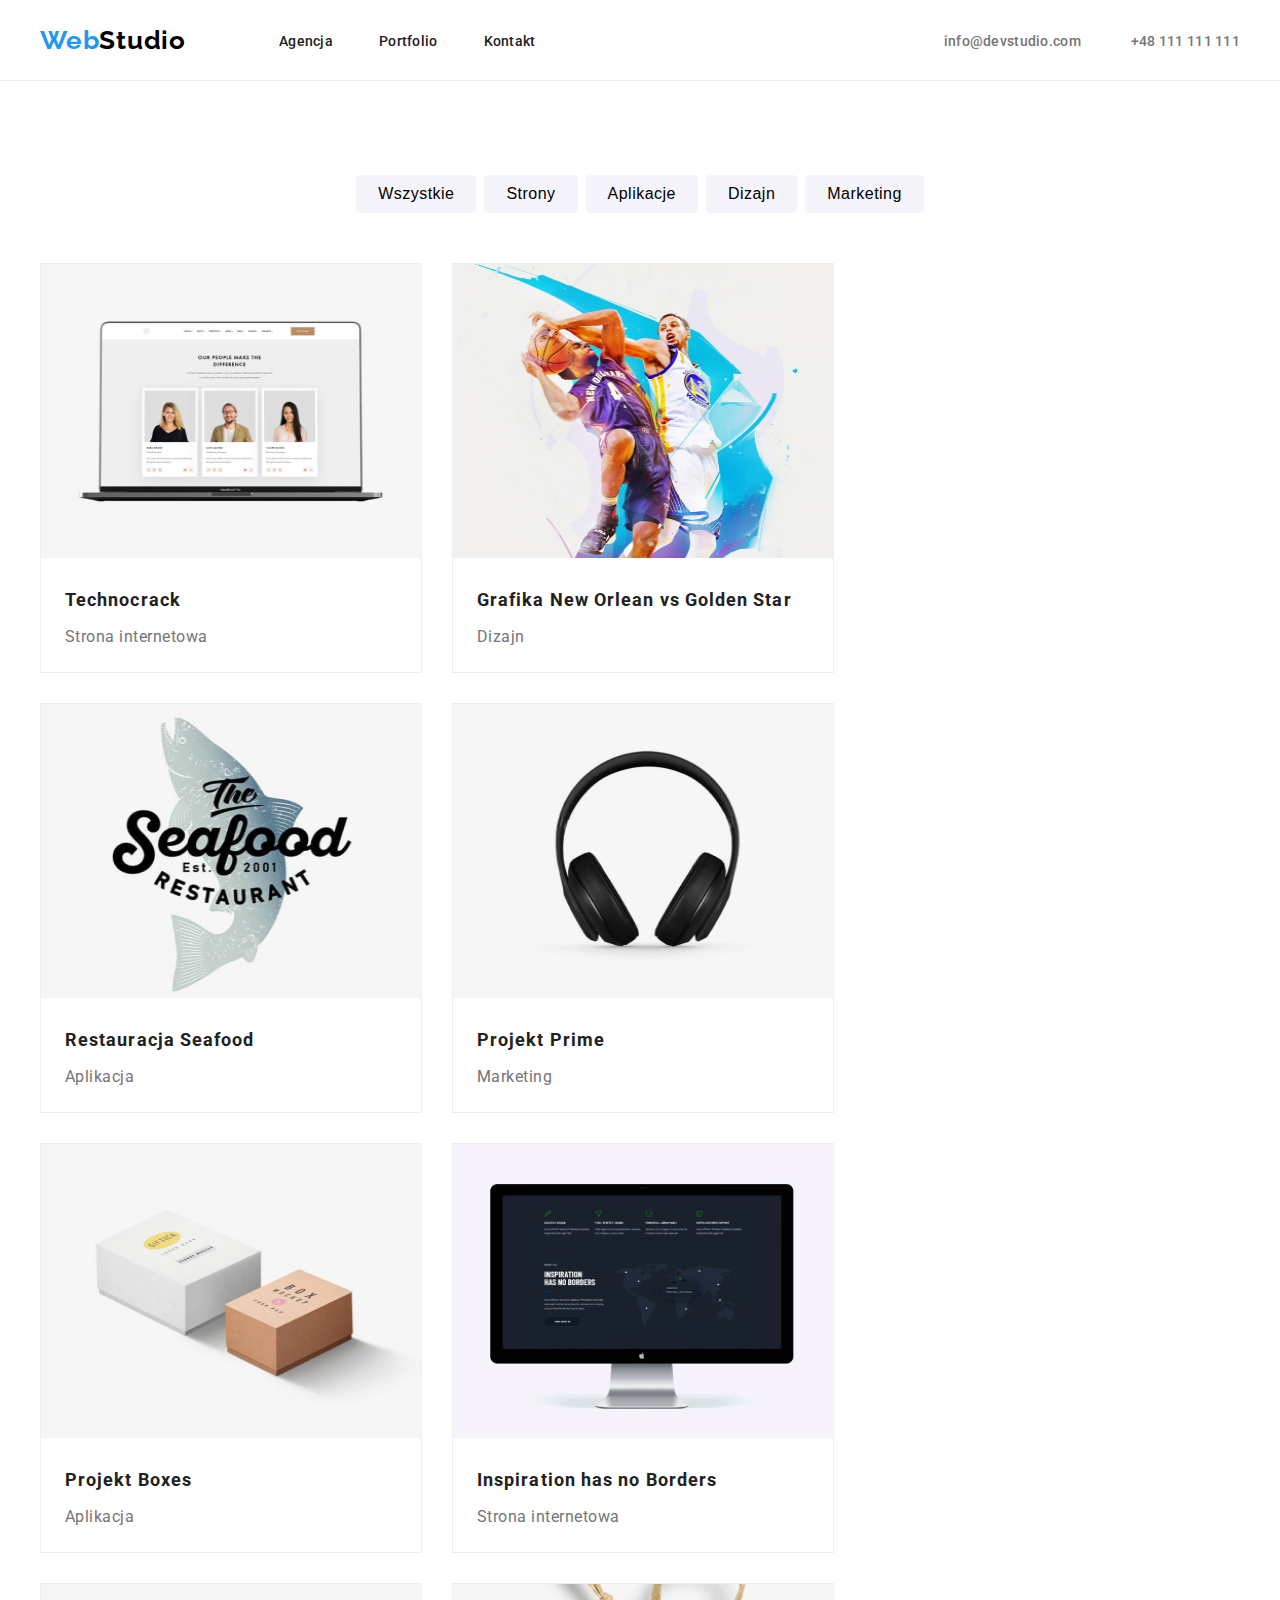
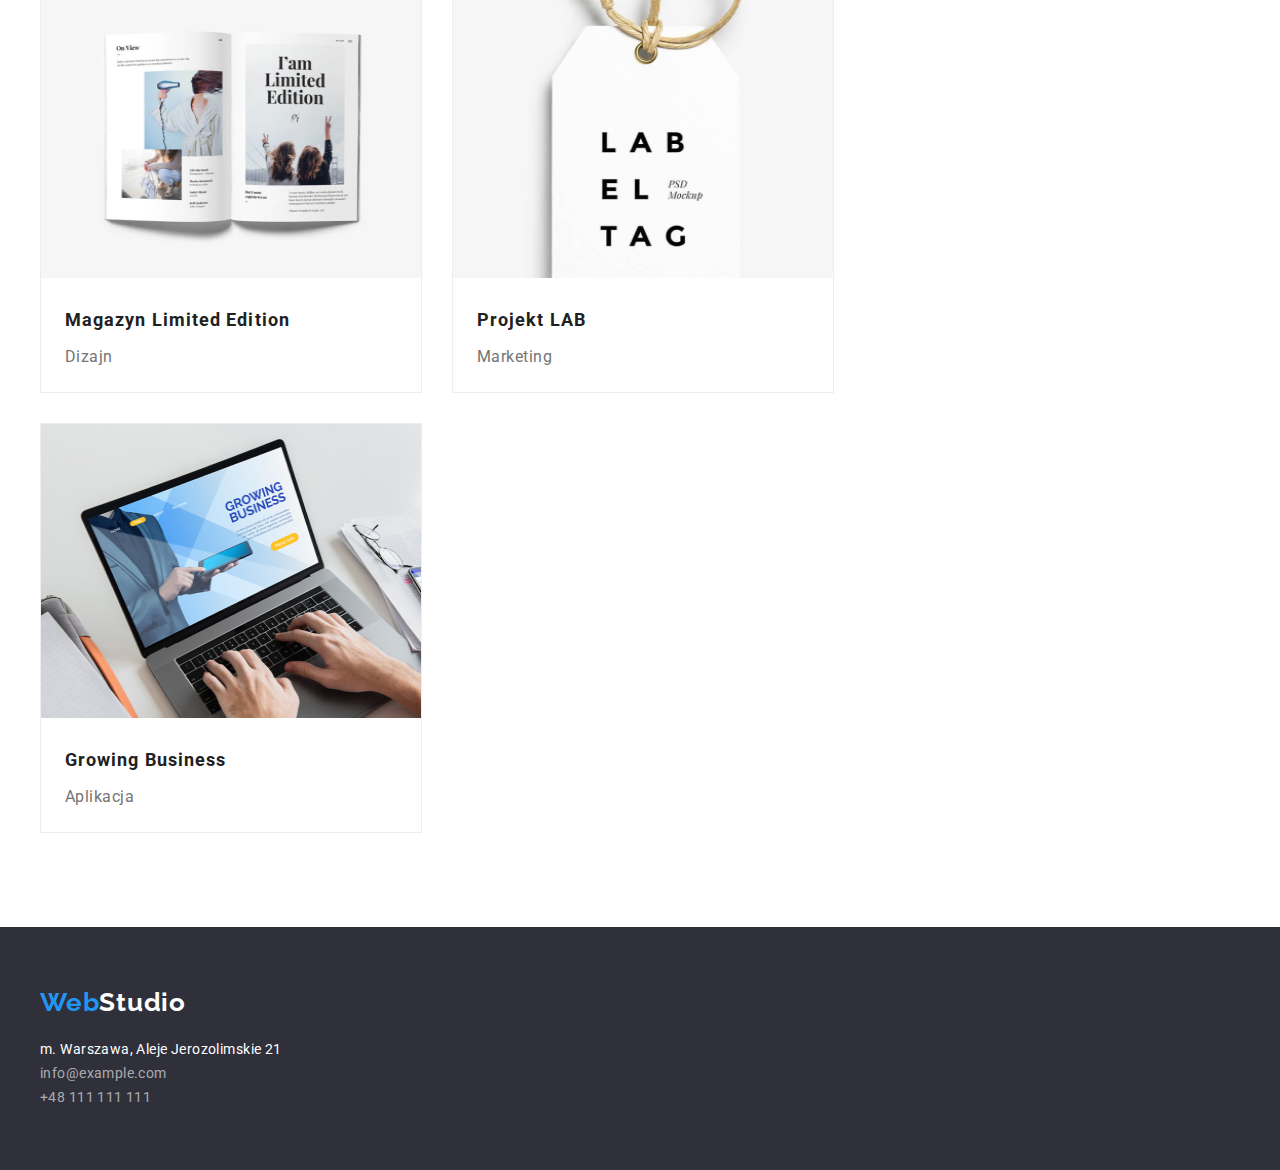
==== portfolio.html @ 195c3d05 "repository init" ====
<!DOCTYPE html>
<html lang="pl">
  <head>
    <meta charset="UTF-8" />
    <meta http-equiv="X-UA-Compatible" content="IE=edge" />
    <meta name="viewport" content="width=device-width, initial-scale=1.0" />
    <title>Portfolio</title>
    <link
      rel="stylesheet"
      href="https://cdnjs.cloudflare.com/ajax/libs/modern-normalize/1.1.0/modern-normalize.min.css"
      integrity="sha512-wpPYUAdjBVSE4KJnH1VR1HeZfpl1ub8YT/NKx4PuQ5NmX2tKuGu6U/JRp5y+Y8XG2tV+wKQpNHVUX03MfMFn9Q=="
      crossorigin="anonymous"
      referrerpolicy="no-referrer"
    />
    <link rel="preconnect" href="https://fonts.googleapis.com" />
    <link rel="preconnect" href="https://fonts.gstatic.com" crossorigin />
    <link
      href="https://fonts.googleapis.com/css2?family=Raleway:wght@700&family=Roboto:wght@400;500;700;900&display=swap"
      rel="stylesheet"
    />
    <link rel="stylesheet" href="./css/styles.css" />
  </head>

  <body>
    <header>
      <div class="container container-header">
        <nav class="navigation-header">
          <a href="./index.html" class="logo logo--start"
            ><span class="logo-part">Web</span>Studio</a
          >
          <ul class="navigation">
            <li><a href="./index.html" class="navigation_item">Agencja</a></li>
            <li>
              <a href="./portfolio.html" class="navigation_item">Portfolio</a>
            </li>
            <li><a href="/Kontakt" class="navigation_item">Kontakt</a></li>
          </ul>
        </nav>
        <ul class="contact-header">
          <li>
            <a href="mailto:info@devstudio.com" class="contact-header_item"
              >info@devstudio.com</a
            >
          </li>
          <li>
            <a href="tel:+48111111111" class="contact-header_item"
              >+48 111 111 111</a
            >
          </li>
        </ul>
      </div>
    </header>
    <main>
      <section class="section project">
        <div class="container">
          <ul class="buttons-section">
            <li><button type="button" class="button">Wszystkie</button></li>
            <li><button type="button" class="button">Strony</button></li>
            <li><button type="button" class="button">Aplikacje</button></li>
            <li><button type="button" class="button">Dizajn</button></li>
            <li><button type="button" class="button">Marketing</button></li>
          </ul>
          <ul class="container-projects">
            <li class="project_card">
              <img
                src="images/Portfolio1.jpg"
                alt="laptop"
                width="370"
                height="294"
              />
              <h3 class="project_name">Technocrack</h3>
              <p class="project_description">Strona internetowa</p>
            </li>
            <li class="project_card">
              <img
                src="images/Portfolio2.jpg"
                alt="mecz koszykówki"
                width="370"
                height="294"
              />
              <h3 class="project_name">Grafika New Orlean vs Golden Star</h3>
              <p class="project_description">Dizajn</p>
            </li>
            <li class="project_card">
              <img
                src="images/Portfolio3.jpg"
                alt="logo restauracji"
                width="370"
                height="294"
              />
              <h3 class="project_name">Restauracja Seafood</h3>
              <p class="project_description">Aplikacja</p>
            </li>
            <li class="project_card">
              <img
                src="images/Portfolio4.jpg"
                alt="słuchawki"
                width="370"
                height="294"
              />
              <h3 class="project_name">Projekt Prime</h3>
              <p class="project_description">Marketing</p>
            </li>
            <li class="project_card">
              <img
                src="images/Portfolio5.jpg"
                alt="pudełka"
                width="370"
                height="294"
              />
              <h3 class="project_name">Projekt Boxes</h3>
              <p class="project_description">Aplikacja</p>
            </li>
            <li class="project_card">
              <img
                src="images/Portfolio6.jpg"
                alt="monitor"
                width="370"
                height="294"
              />
              <h3 class="project_name">Inspiration has no Borders</h3>
              <p class="project_description">Strona internetowa</p>
            </li>
            <li class="project_card">
              <img
                src="images/Portfolio7.jpg"
                alt="magazyn"
                width="370"
                height="294"
              />
              <h3 class="project_name">Magazyn Limited Edition</h3>
              <p class="project_description">Dizajn</p>
            </li>
            <li class="project_card">
              <img
                src="images/Portfolio8.jpg"
                alt="metka"
                width="370"
                height="294"
              />
              <h3 class="project_name">Projekt LAB</h3>
              <p class="project_description">Marketing</p>
            </li>
            <li class="project_card">
              <img
                src="images/Portfolio9.jpg"
                alt="laptop"
                width="370"
                height="294"
              />
              <h3 class="project_name">Growing Business</h3>
              <p class="project_description">Aplikacja</p>
            </li>
          </ul>
        </div>
      </section>
    </main>
    <footer>
      <div class="container container-footer">
        <a href="/" class="logo logo--end"
          ><span class="logo-part">Web</span>Studio</a
        >
        <address class="contact-footer">
          <ul>
            <li class="contact-footer_address">
              m. Warszawa, Aleje Jerozolimskie 21
            </li>
            <li>
              <a href="mailto:info@example.com" class="contact-footer_item"
                >info@example.com</a
              >
            </li>
            <li>
              <a href="tel:+48111111111" class="contact-footer_item"
                >+48 111 111 111
              </a>
            </li>
          </ul>
        </address>
      </div>
    </footer>
  </body>
</html>
---- css/styles.css ----
:root {
  --action-color: #2196f3;
  --main-background-color: #e5e5e5;
  --footer-background-color: #2f303a;
  --font-color: #212121;
  --description-color: #757575;
  --footer-contact-color: #99fff;
  --button-background-color: #f5f4fa;
  --footer-item-color: rgba(255, 255, 255, 0.6);
}

* {
  margin: 0;
  padding: 0;
}

ul {
  list-style: none;
}

a {
  text-decoration: none;
}

body {
  font-family: "Roboto", sans-serif;
  color: var(--font-color);
}

header {
  border-bottom: 1px solid #ececec;
}

.container {
  max-width: 1200px;
  margin: 0 auto;
}

.section {
  padding: 94px 0;
}

.container.container-header {
  display: flex;
  justify-content: space-between;
  align-items: center;
  height: 80px;
}

.navigation-header {
  display: flex;
  align-items: center;
}

.logo--start {
  font-family: "Raleway", sans-serif;
  font-size: 26px;
  font-weight: 700;
  line-height: 1.19;
  letter-spacing: 0.03em;
  color: #000;
  margin-right: 93px;
}

.logo-part {
  color: var(--action-color);
}

.navigation {
  display: flex;
  column-gap: 46px;
}

.navigation_item {
  font-size: 14px;
  font-weight: 500;
  line-height: 1.14;
  letter-spacing: 0.02em;
  color: var(--font-color);
}

.contact-header {
  display: flex;
  align-content: center;
  column-gap: 50px;
}

.contact-header_item {
  font-weight: 500;
  font-size: 14px;
  line-height: 1.14;
  letter-spacing: 0.02em;
  color: var(--description-color);
}

.slogan-section {
  height: 600px;
  padding-top: 200px;
  background-color: var(--footer-background-color);
}

.slogan {
  font-weight: 900;
  font-size: 44px;
  line-height: 1.36;
  letter-spacing: 0.06em;
  color: #fff;
  text-align: center;
  margin-bottom: 30px;
}

.button-main {
  background-color: var(--action-color);
  color: #fff;
  font-weight: 700;
  font-size: 16px;
  line-height: 1.88;
  letter-spacing: 0.06em;
  cursor: pointer;
  box-shadow: 0px 4px 4px rgba(0, 0, 0, 0.15);
  border-radius: 4px;
  border: none;
  padding: 10px 42px;
  text-align: center;
  margin: auto;
  display: flex;
}
.introduction {
  padding-bottom: 0;
}
.container-introduction {
  display: flex;
  justify-content: center;
  align-items: center;
  column-gap: 30px;
}

.introduction_title {
  font-weight: 700;
  font-size: 14px;
  line-height: 1.14;
  letter-spacing: 0.03em;
  margin-bottom: 10px;
}

.introduction_description {
  color: var(--description-color);
  font-size: 14px;
  line-height: 1.71;
  letter-spacing: 0.03em;
  text-align: justify;
  width: 270px;
}

.section_title {
  font-weight: 700;
  font-size: 36px;
  line-height: 1.16;
  letter-spacing: 0.03em;
  text-align: center;
  margin-bottom: 50px;
}
.container-activities {
  display: flex;
  justify-content: center;
  align-items: center;
  column-gap: 30px;
}

.team {
  background-color: #f5f4fa;
  padding-top: 94px;
}
.container-team {
  display: flex;
  justify-content: center;
  align-items: center;
  column-gap: 30px;
}
.team_card {
  text-align: center;
  width: 270px;
  box-shadow: 0px 1px 3px rgba(0, 0, 0, 0.12), 0px 1px 1px rgba(0, 0, 0, 0.14),
    0px 2px 1px rgba(0, 0, 0, 0.2);
}

.team_name {
  font-weight: 500;
  font-size: 16px;
  line-height: 1.19;
  letter-spacing: 0.03em;
  margin-bottom: 10px;
  margin-top: 30px;
}

.team_description {
  font-size: 16px;
  line-height: 1.19;
  letter-spacing: 0.03em;
  color: var(--description-color);
  margin-bottom: 30px;
}

.buttons-section {
  display: flex;
  justify-content: center;
  padding-bottom: 50px;
  column-gap: 8px;
}

.button {
  background-color: var(--button-background-color);
  font-weight: 500;
  font-size: 16px;
  line-height: 1.62;
  letter-spacing: 0.03em;
  border-radius: 4px;
  cursor: pointer;
  border: none;
  padding: 6px 22px;
}

.button:hover,
.button:focus {
  background-color: var(--action-color);
  color: #fff;
  box-shadow: 0px 3px 1px rgba(0, 0, 0, 0.1), 0px 1px 2px rgba(0, 0, 0, 0.08),
    0px 2px 2px rgba(0, 0, 0, 0.12);
  border-radius: 4px;
}

.container-projects {
  display: flex;
  flex-wrap: wrap;
  gap: 30px;
  padding: 0;
}

.project_card {
  flex-basis: calc((100% - 60px) / 3);
  border: #eeeeee solid 1px;
  padding-bottom: 20px;
}

.project_card img {
  width: 100%;
}

.project_name {
  font-weight: 700;
  font-size: 18px;
  line-height: 2;
  letter-spacing: 0.06em;
  margin-left: 24px;
  margin-bottom: 4px;
  margin-top: 20px;
}

.project_description {
  font-size: 16px;
  line-height: 1.88;
  letter-spacing: 0.03em;
  color: var(--description-color);
  margin-left: 24px;
}

footer {
  margin: 0;
  padding: 0;
  width: 100%;
  background-color: var(--footer-background-color);
  padding-top: 60px;
  padding-bottom: 60px;
}

.logo--end {
  font-family: "Raleway", sans-serif;
  font-size: 26px;
  font-weight: 700;
  line-height: 1.19;
  letter-spacing: 0.03em;
  color: #fff;
}
.contact-footer {
  margin-top: 20px;
  row-gap: 9px;
}

.contact-footer_address {
  font-size: 14px;
  font-style: normal;
  line-height: 1.71;
  letter-spacing: 0.03em;
  color: #fff;
}

.contact-footer_item {
  font-size: 14px;
  font-style: normal;
  line-height: 1.71;
  letter-spacing: 0.03em;
  color: var(--footer-item-color);
}

.navigation_item:hover,
.navigation_item:focus,
.contact-header_item:hover,
.contact-header_item:focus,
.contact-footer_item:hover,
.contact-footer_item:focus {
  color: var(--action-color);
}
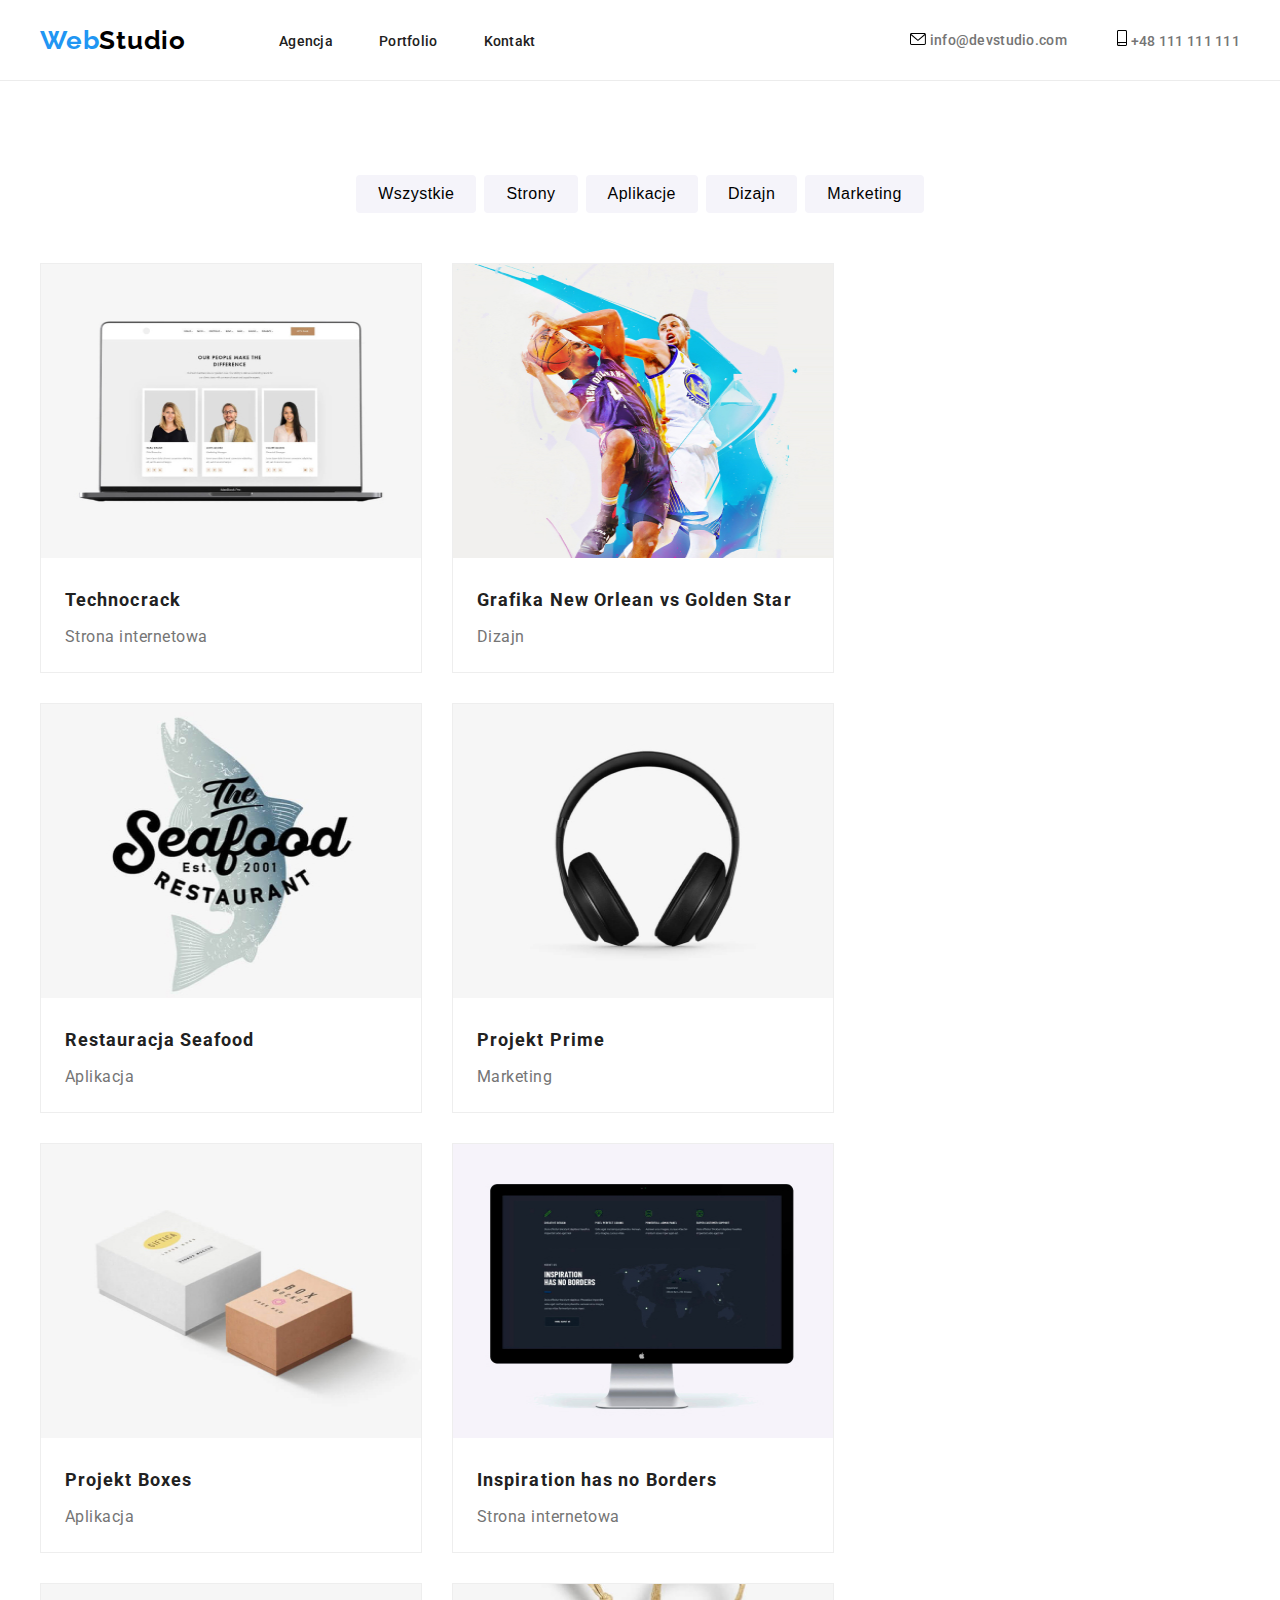
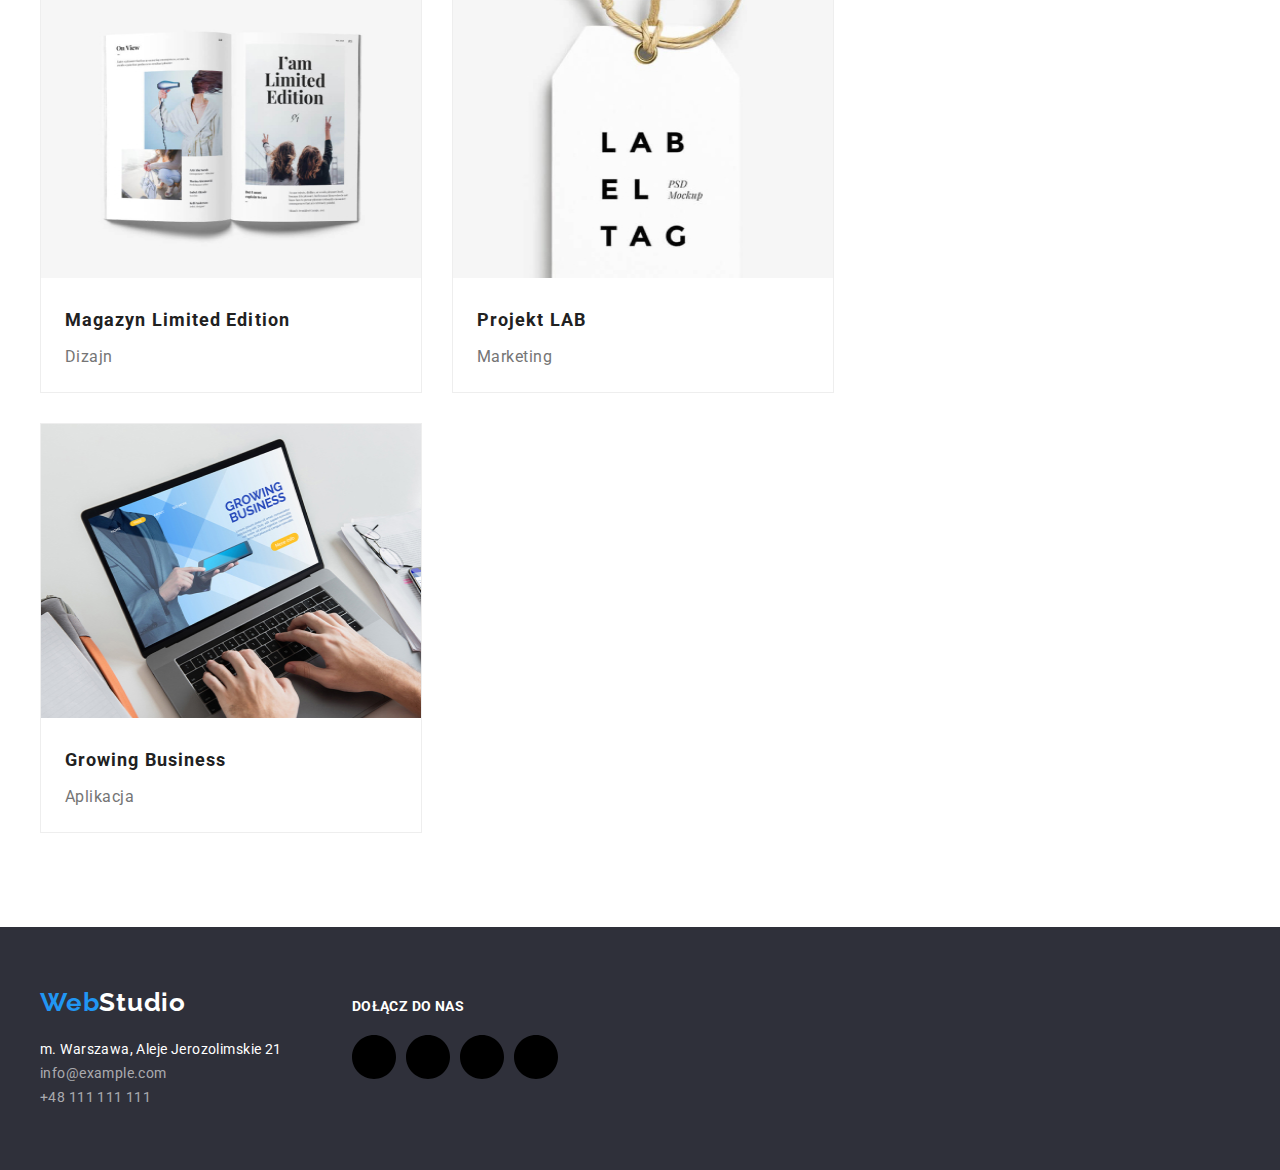
==== commit 0582c30a: "page structure updated" ====
--- a/portfolio.html
+++ b/portfolio.html
@@ -38,11 +38,17 @@
         </nav>
         <ul class="contact-header">
           <li>
+            <svg width="16px" height="12px">
+              <use href="images/icons.svg#icon-mail-icon"></use>
+            </svg>
             <a href="mailto:info@devstudio.com" class="contact-header_item"
               >info@devstudio.com</a
             >
           </li>
           <li>
+            <svg width="10px" height="16px">
+              <use href="images/icons.svg#icon-smartphone-icon"></use>
+            </svg>
             <a href="tel:+48111111111" class="contact-header_item"
               >+48 111 111 111</a
             >
@@ -156,27 +162,46 @@
       </section>
     </main>
     <footer>
-      <div class="container container-footer">
-        <a href="/" class="logo logo--end"
-          ><span class="logo-part">Web</span>Studio</a
-        >
-        <address class="contact-footer">
-          <ul>
-            <li class="contact-footer_address">
-              m. Warszawa, Aleje Jerozolimskie 21
-            </li>
-            <li>
-              <a href="mailto:info@example.com" class="contact-footer_item"
-                >info@example.com</a
-              >
-            </li>
-            <li>
-              <a href="tel:+48111111111" class="contact-footer_item"
-                >+48 111 111 111
-              </a>
-            </li>
-          </ul>
-        </address>
+      <div class="container flex-footer">
+        <div class="container-footer">
+          <a href="/" class="logo logo--end"
+            ><span class="logo-part">Web</span>Studio</a
+          >
+          <address class="contact-footer">
+            <ul>
+              <li class="contact-footer_address">
+                m. Warszawa, Aleje Jerozolimskie 21
+              </li>
+              <li>
+                <a href="mailto:info@example.com" class="contact-footer_item"
+                  >info@example.com</a
+                >
+              </li>
+              <li>
+                <a href="tel:+48111111111" class="contact-footer_item"
+                  >+48 111 111 111
+                </a>
+              </li>
+            </ul>
+          </address>
+        </div>
+        <div class="contact-socialmedia">
+          <p class="socialmedia-text">DOŁĄCZ DO NAS</p>
+          <div class="footer-socialmedia">
+            <svg class="icon" width="44px" height="44px">
+              <use href="images/icons.svg#icon-instagram-icon"></use>
+            </svg>
+            <svg class="icon" width="44px" height="44px">
+              <use href="images/icons.svg#icon-twitter-icon"></use>
+            </svg>
+            <svg class="icon" width="44px" height="44px">
+              <use href="images/icons.svg#icon-fb-icon"></use>
+            </svg>
+            <svg class="icon" width="44px" height="44px">
+              <use href="images/icons.svg#icon-linkedin-icon"></use>
+            </svg>
+          </div>
+        </div>
       </div>
     </footer>
   </body>
--- a/css/styles.css
+++ b/css/styles.css
@@ -97,6 +97,9 @@
   height: 600px;
   padding-top: 200px;
   background-color: var(--footer-background-color);
+  background-image: linear-gradient(to right, rgba(47, 48, 58, 0.4)),
+    url(../images/background.jpg);
+  max-width: 1600px;
 }
 
 .slogan {
@@ -135,6 +138,17 @@
   column-gap: 30px;
 }
 
+.introduction-picture {
+  height: 120px;
+  width: 270px;
+  border-radius: 4px;
+  background-color: #f5f4fa;
+  margin-bottom: 30px;
+  display: flex;
+  justify-content: center;
+  align-items: center;
+}
+
 .introduction_title {
   font-weight: 700;
   font-size: 14px;
@@ -198,7 +212,31 @@
   line-height: 1.19;
   letter-spacing: 0.03em;
   color: var(--description-color);
+  margin-bottom: 16px;
+}
+
+.team-socialmedia {
   margin-bottom: 30px;
+  display: flex;
+  justify-content: center;
+  align-items: center;
+  column-gap: 10px;
+}
+
+.logo-cards {
+  display: flex;
+  align-items: center;
+  column-gap: 30px;
+}
+
+.logo-space {
+  height: 92px;
+  width: 170px;
+  border-radius: 4px;
+  border: 1px solid #afb1b8;
+  display: flex;
+  justify-content: center;
+  align-items: center;
 }
 
 .buttons-section {
@@ -273,6 +311,11 @@
   padding-bottom: 60px;
 }
 
+.flex-footer {
+  display: flex;
+  justify-content: start;
+  column-gap: 70px;
+}
 .logo--end {
   font-family: "Raleway", sans-serif;
   font-size: 26px;
@@ -300,6 +343,22 @@
   line-height: 1.71;
   letter-spacing: 0.03em;
   color: var(--footer-item-color);
+}
+
+.socialmedia-text {
+  color: #fff;
+  font-family: "Roboto", sans-serif;
+  font-size: 14px;
+  font-weight: 700;
+  line-height: 1.14;
+  letter-spacing: 0.03em;
+  margin-bottom: 20px;
+  margin-top: 12px;
+}
+
+.footer-socialmedia {
+  display: flex;
+  column-gap: 10px;
 }
 
 .navigation_item:hover,
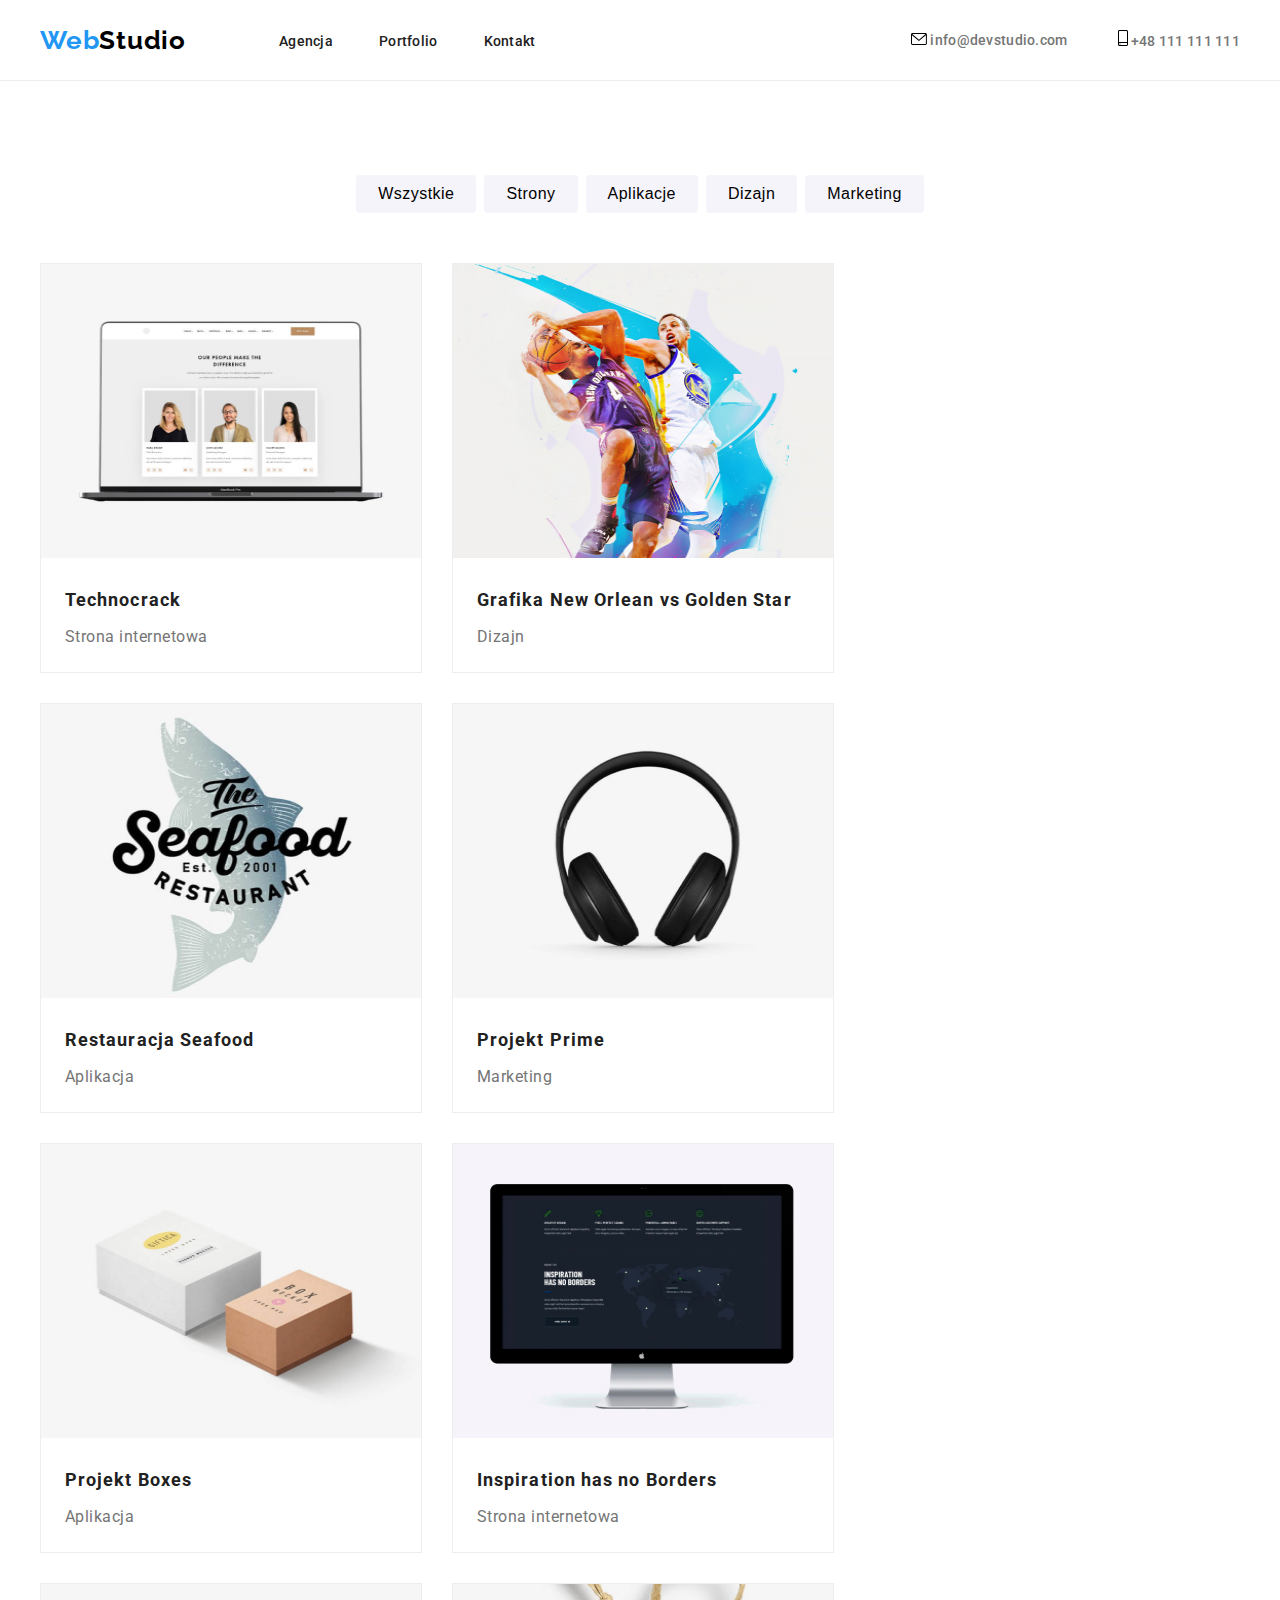
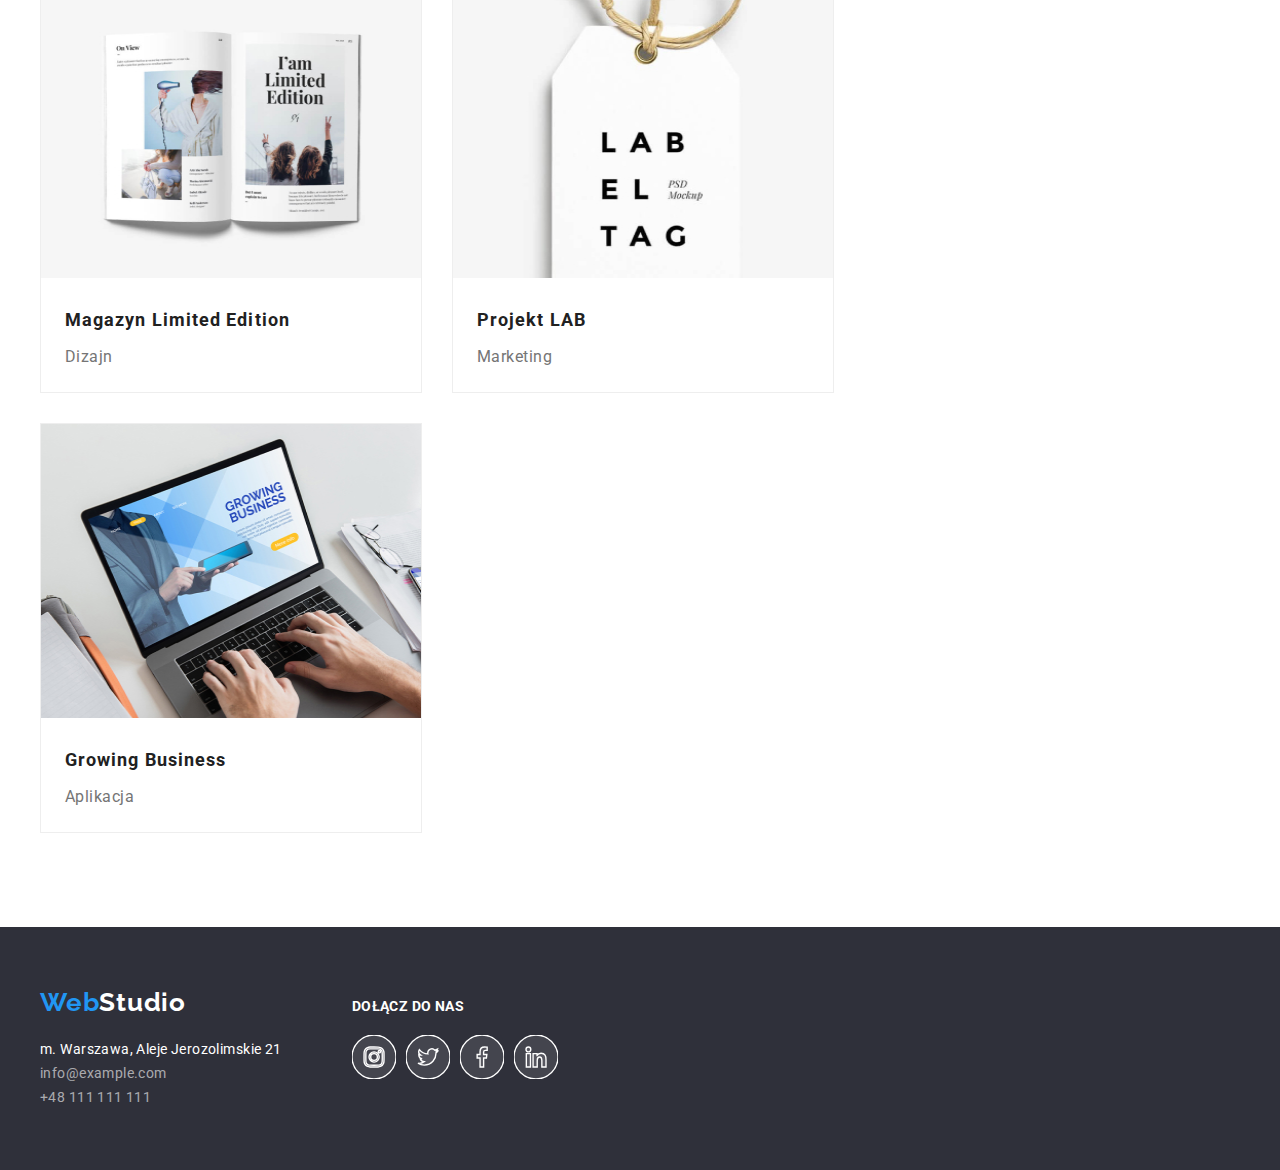
==== commit bd3ac937: "hover focus changes" ====
--- a/portfolio.html
+++ b/portfolio.html
@@ -38,19 +38,19 @@
         </nav>
         <ul class="contact-header">
           <li>
-            <svg width="16px" height="12px">
-              <use href="images/icons.svg#icon-mail-icon"></use>
-            </svg>
-            <a href="mailto:info@devstudio.com" class="contact-header_item"
-              >info@devstudio.com</a
+            <a href="mailto:info@devstudio.com" class="contact-header_item">
+              <svg class="contact-icon" width="16px" height="12px">
+                <use href="images/icons.svg#icon-mail-icon"></use>
+              </svg>
+              info@devstudio.com</a
             >
           </li>
           <li>
-            <svg width="10px" height="16px">
-              <use href="images/icons.svg#icon-smartphone-icon"></use>
-            </svg>
-            <a href="tel:+48111111111" class="contact-header_item"
-              >+48 111 111 111</a
+            <a href="tel:+48111111111" class="contact-header_item">
+              <svg class="contact-icon" width="10px" height="16px">
+                <use href="images/icons.svg#icon-smartphone-icon"></use>
+              </svg>
+              +48 111 111 111</a
             >
           </li>
         </ul>
@@ -188,16 +188,32 @@
         <div class="contact-socialmedia">
           <p class="socialmedia-text">DOŁĄCZ DO NAS</p>
           <div class="footer-socialmedia">
-            <svg class="icon" width="44px" height="44px">
+            <svg
+              class="socialmedia-icon footer-socialmedia-icon"
+              width="44px"
+              height="44px"
+            >
               <use href="images/icons.svg#icon-instagram-icon"></use>
             </svg>
-            <svg class="icon" width="44px" height="44px">
+            <svg
+              class="socialmedia-icon footer-socialmedia-icon"
+              width="44px"
+              height="44px"
+            >
               <use href="images/icons.svg#icon-twitter-icon"></use>
             </svg>
-            <svg class="icon" width="44px" height="44px">
+            <svg
+              class="socialmedia-icon footer-socialmedia-icon"
+              width="44px"
+              height="44px"
+            >
               <use href="images/icons.svg#icon-fb-icon"></use>
             </svg>
-            <svg class="icon" width="44px" height="44px">
+            <svg
+              class="socialmedia-icon footer-socialmedia-icon"
+              width="44px"
+              height="44px"
+            >
               <use href="images/icons.svg#icon-linkedin-icon"></use>
             </svg>
           </div>
--- a/css/styles.css
+++ b/css/styles.css
@@ -192,6 +192,7 @@
   column-gap: 30px;
 }
 .team_card {
+  background-color: #fff;
   text-align: center;
   width: 270px;
   box-shadow: 0px 1px 3px rgba(0, 0, 0, 0.12), 0px 1px 1px rgba(0, 0, 0, 0.14),
@@ -221,6 +222,11 @@
   justify-content: center;
   align-items: center;
   column-gap: 10px;
+}
+
+.team-socialmedia-icon {
+  fill: #fff;
+  stroke: #afb1b8;
 }
 
 .logo-cards {
@@ -237,6 +243,16 @@
   display: flex;
   justify-content: center;
   align-items: center;
+}
+
+.logo-space:hover,
+.logo-space:focus {
+  border-color: var(--action-color);
+}
+
+.logo-space:hover .logo-icon,
+.logo-space:focus .logo-icon {
+  fill: var(--action-color);
 }
 
 .buttons-section {
@@ -345,6 +361,11 @@
   color: var(--footer-item-color);
 }
 
+.footer-socialmedia {
+  display: flex;
+  column-gap: 10px;
+}
+
 .socialmedia-text {
   color: #fff;
   font-family: "Roboto", sans-serif;
@@ -356,9 +377,14 @@
   margin-top: 12px;
 }
 
-.footer-socialmedia {
-  display: flex;
-  column-gap: 10px;
+.footer-socialmedia-icon {
+  fill: rgba(255, 255, 255, 0.1);
+  stroke: #fff;
+}
+
+.contact-header_item:hover .contact-icon,
+.contact-header_item:focus .contact-icon {
+  fill: var(--action-color);
 }
 
 .navigation_item:hover,
@@ -369,3 +395,15 @@
 .contact-footer_item:focus {
   color: var(--action-color);
 }
+.socialmedia-icon:hover,
+.socialmedia-icon:focus {
+  fill: var(--action-color);
+  stroke: #fff;
+}
+
+.project_card:hover,
+.project_card:focus {
+  box-shadow: 1px 4px 6px 0px #00000029;
+  box-shadow: 0px 4px 4px 0px #0000000f;
+  box-shadow: 0px 1px 1px 0px #0000001f;
+}
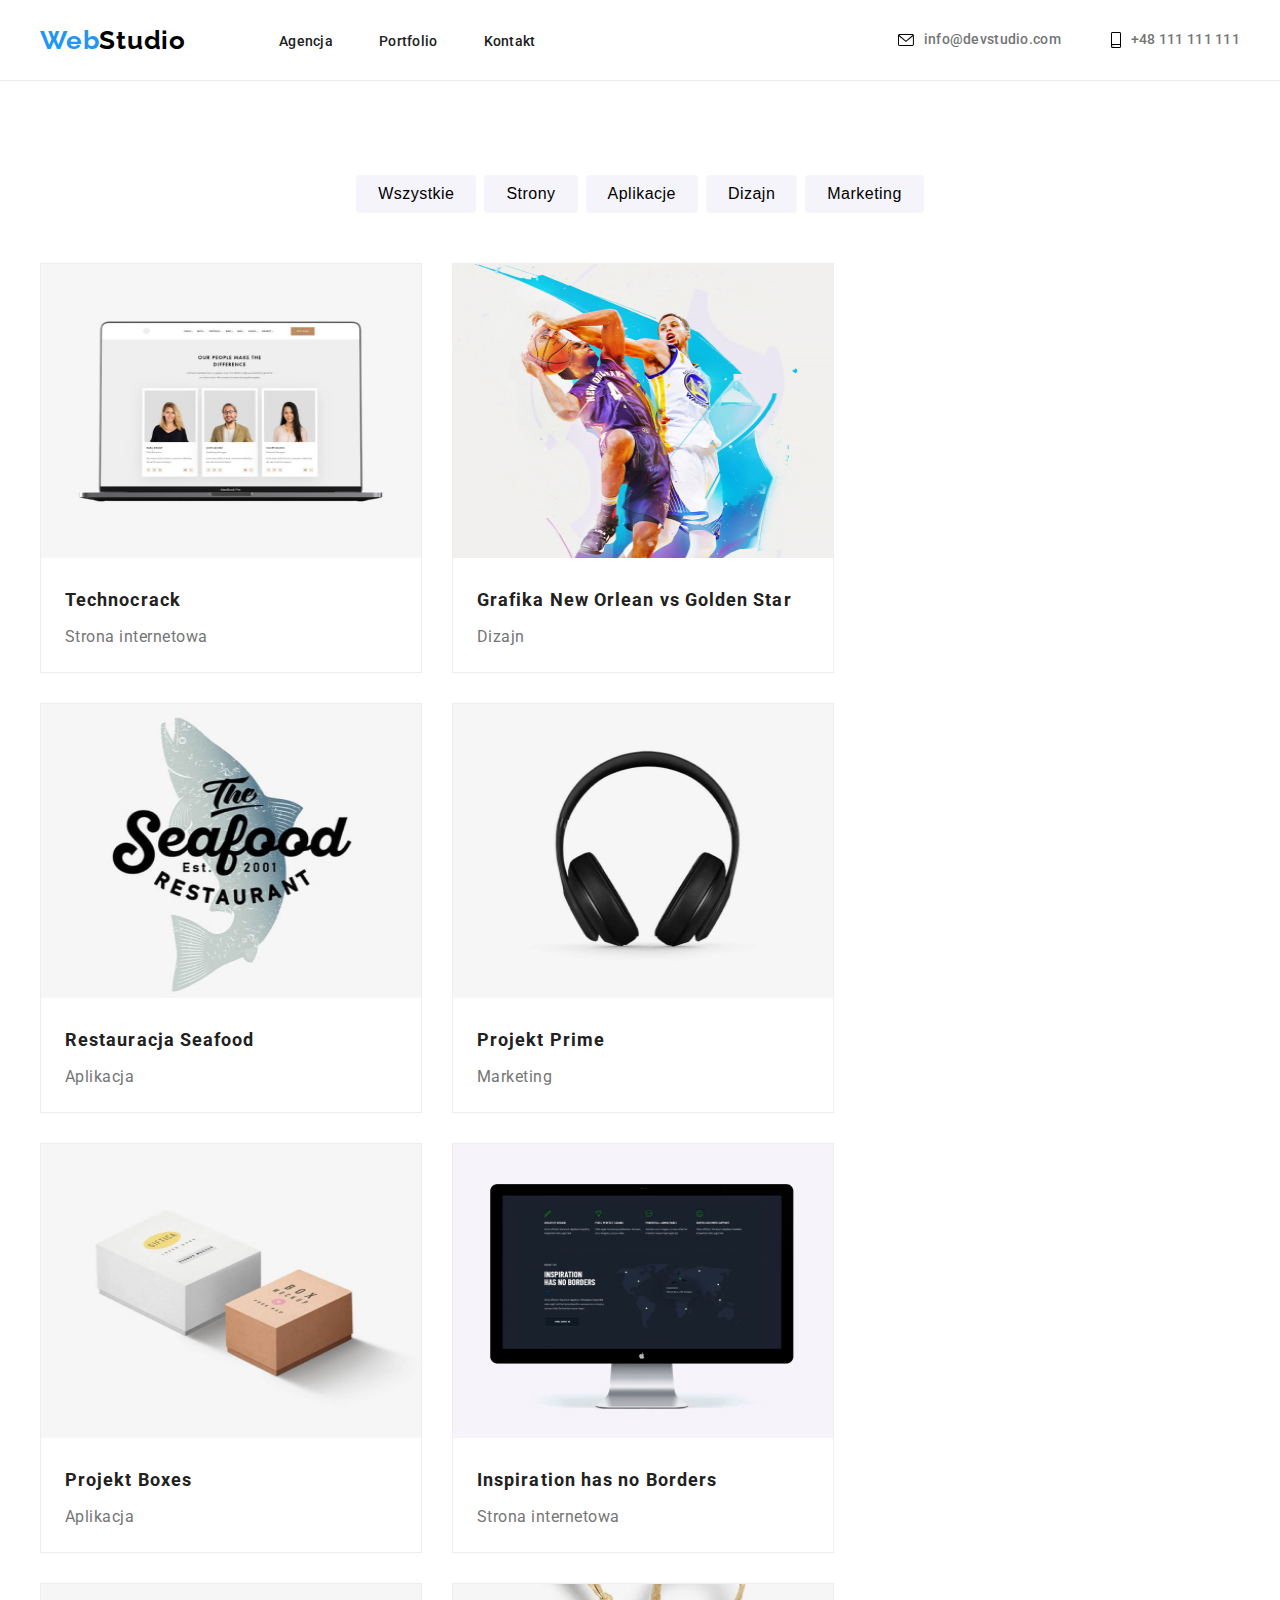
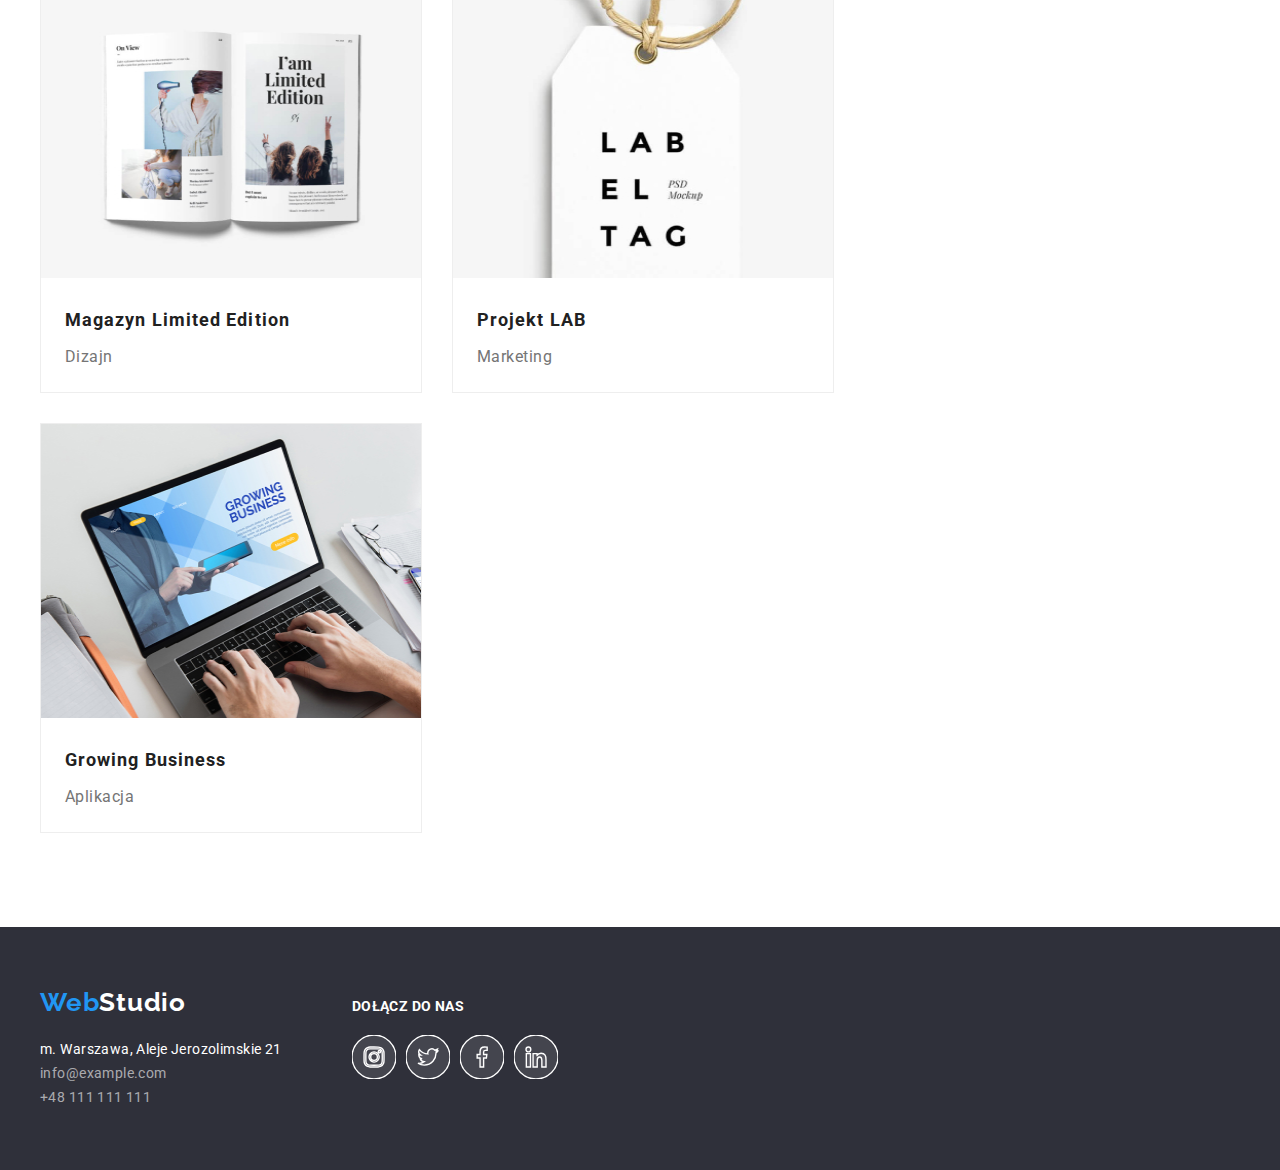
==== commit ece8233c: "corrections implemented" ====
--- a/portfolio.html
+++ b/portfolio.html
@@ -164,7 +164,7 @@
     <footer>
       <div class="container flex-footer">
         <div class="container-footer">
-          <a href="/" class="logo logo--end"
+          <a href="./index.html" class="logo logo--end"
             ><span class="logo-part">Web</span>Studio</a
           >
           <address class="contact-footer">
@@ -186,7 +186,7 @@
           </address>
         </div>
         <div class="contact-socialmedia">
-          <p class="socialmedia-text">DOŁĄCZ DO NAS</p>
+          <h4 class="socialmedia-text">DOŁĄCZ DO NAS</h4>
           <div class="footer-socialmedia">
             <svg
               class="socialmedia-icon footer-socialmedia-icon"
--- a/css/styles.css
+++ b/css/styles.css
@@ -91,15 +91,25 @@
   line-height: 1.14;
   letter-spacing: 0.02em;
   color: var(--description-color);
+  display: flex;
+  align-items: center;
+  column-gap: 10px;
 }
 
 .slogan-section {
   height: 600px;
   padding-top: 200px;
   background-color: var(--footer-background-color);
-  background-image: linear-gradient(to right, rgba(47, 48, 58, 0.4)),
+  background-image: linear-gradient(
+      to right,
+      rgba(47, 48, 58, 0.4),
+      rgba(47, 48, 58, 0.4)
+    ),
     url(../images/background.jpg);
-  max-width: 1600px;
+}
+
+.container.slogan-container {
+  text-align: center;
 }
 
 .slogan {
@@ -108,7 +118,6 @@
   line-height: 1.36;
   letter-spacing: 0.06em;
   color: #fff;
-  text-align: center;
   margin-bottom: 30px;
 }
 
@@ -124,9 +133,6 @@
   border-radius: 4px;
   border: none;
   padding: 10px 42px;
-  text-align: center;
-  margin: auto;
-  display: flex;
 }
 .introduction {
   padding-bottom: 0;
@@ -245,6 +251,10 @@
   align-items: center;
 }
 
+.logo-icon {
+  fill: #afb1b8;
+}
+
 .logo-space:hover,
 .logo-space:focus {
   border-color: var(--action-color);
@@ -298,6 +308,12 @@
 
 .project_card img {
   width: 100%;
+}
+
+.project_card:hover,
+.project_card:focus {
+  box-shadow: 0px 1px 1px rgba(0, 0, 0, 0.12), 0px 4px 4px rgba(0, 0, 0, 0.06),
+    1px 4px 6px rgba(0, 0, 0, 0.16);
 }
 
 .project_name {
@@ -319,9 +335,6 @@
 }
 
 footer {
-  margin: 0;
-  padding: 0;
-  width: 100%;
   background-color: var(--footer-background-color);
   padding-top: 60px;
   padding-bottom: 60px;
@@ -395,15 +408,9 @@
 .contact-footer_item:focus {
   color: var(--action-color);
 }
+
 .socialmedia-icon:hover,
 .socialmedia-icon:focus {
   fill: var(--action-color);
   stroke: #fff;
 }
-
-.project_card:hover,
-.project_card:focus {
-  box-shadow: 1px 4px 6px 0px #00000029;
-  box-shadow: 0px 4px 4px 0px #0000000f;
-  box-shadow: 0px 1px 1px 0px #0000001f;
-}
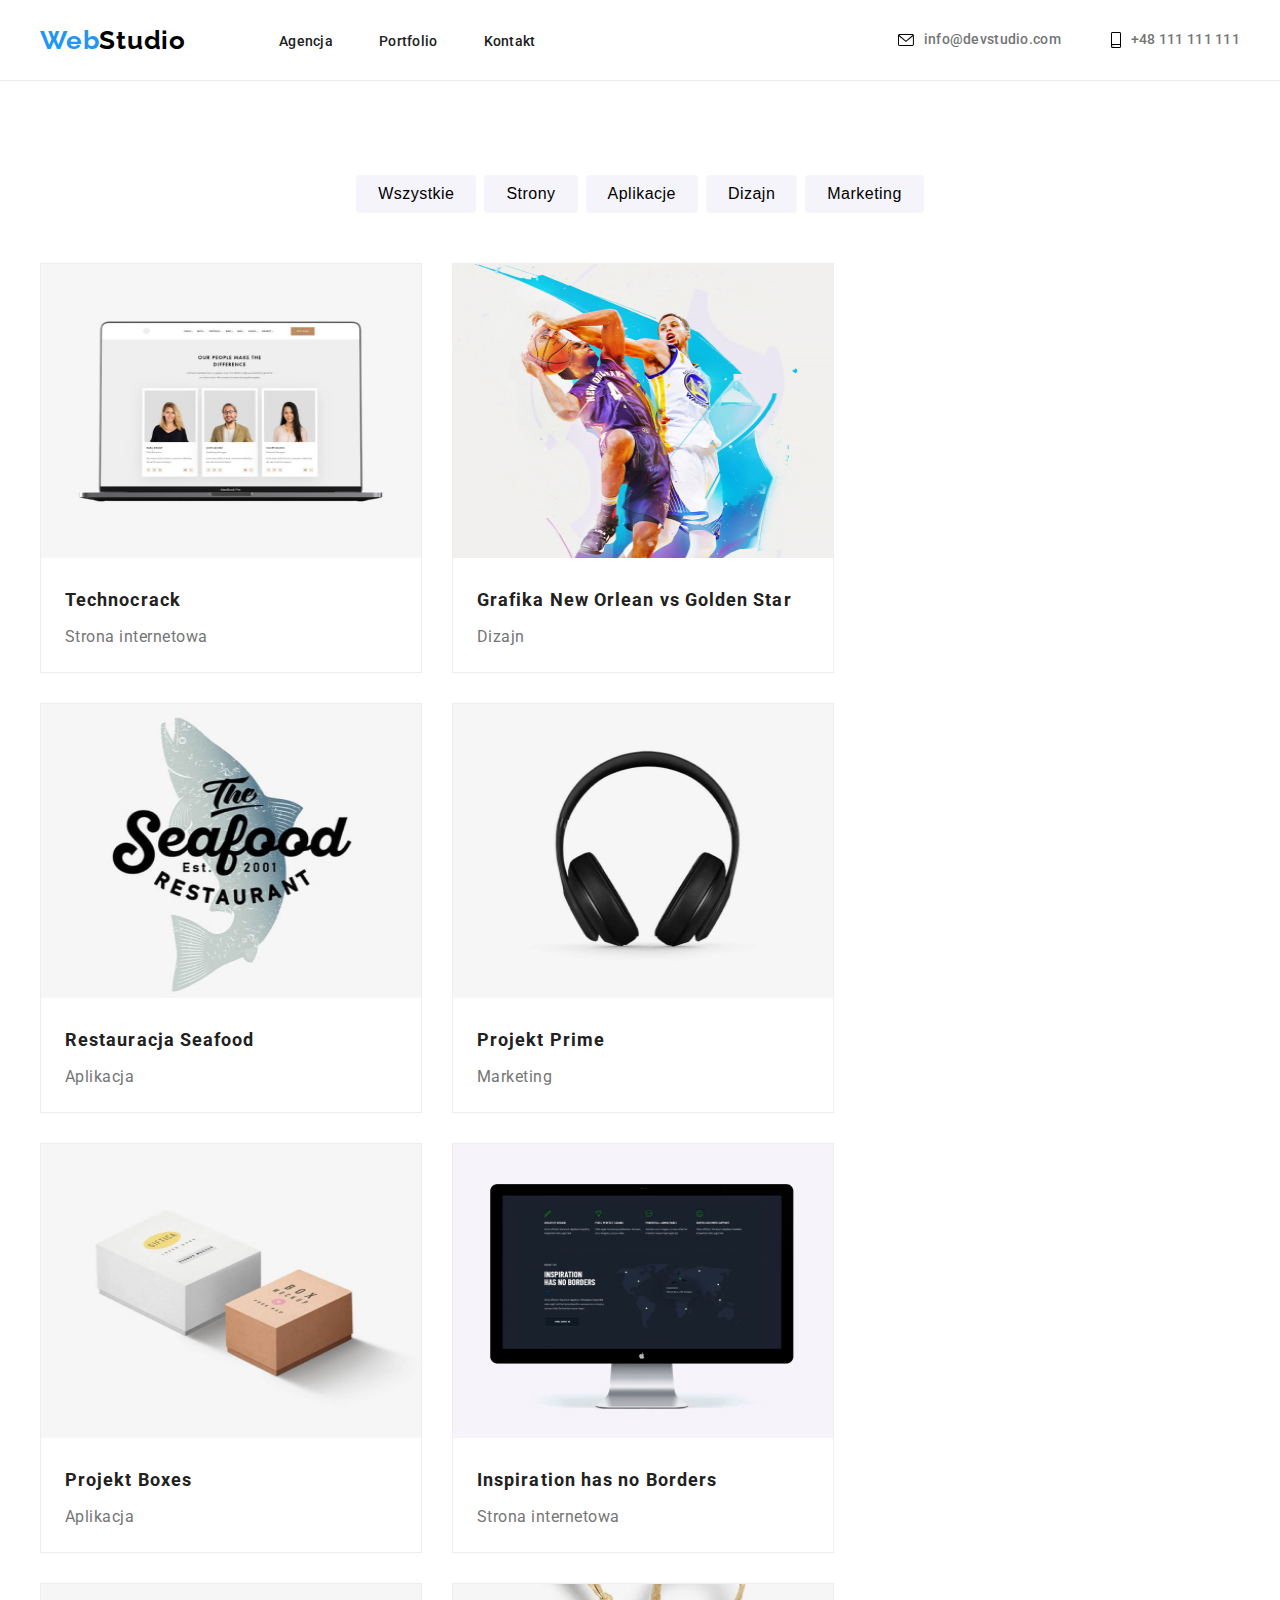
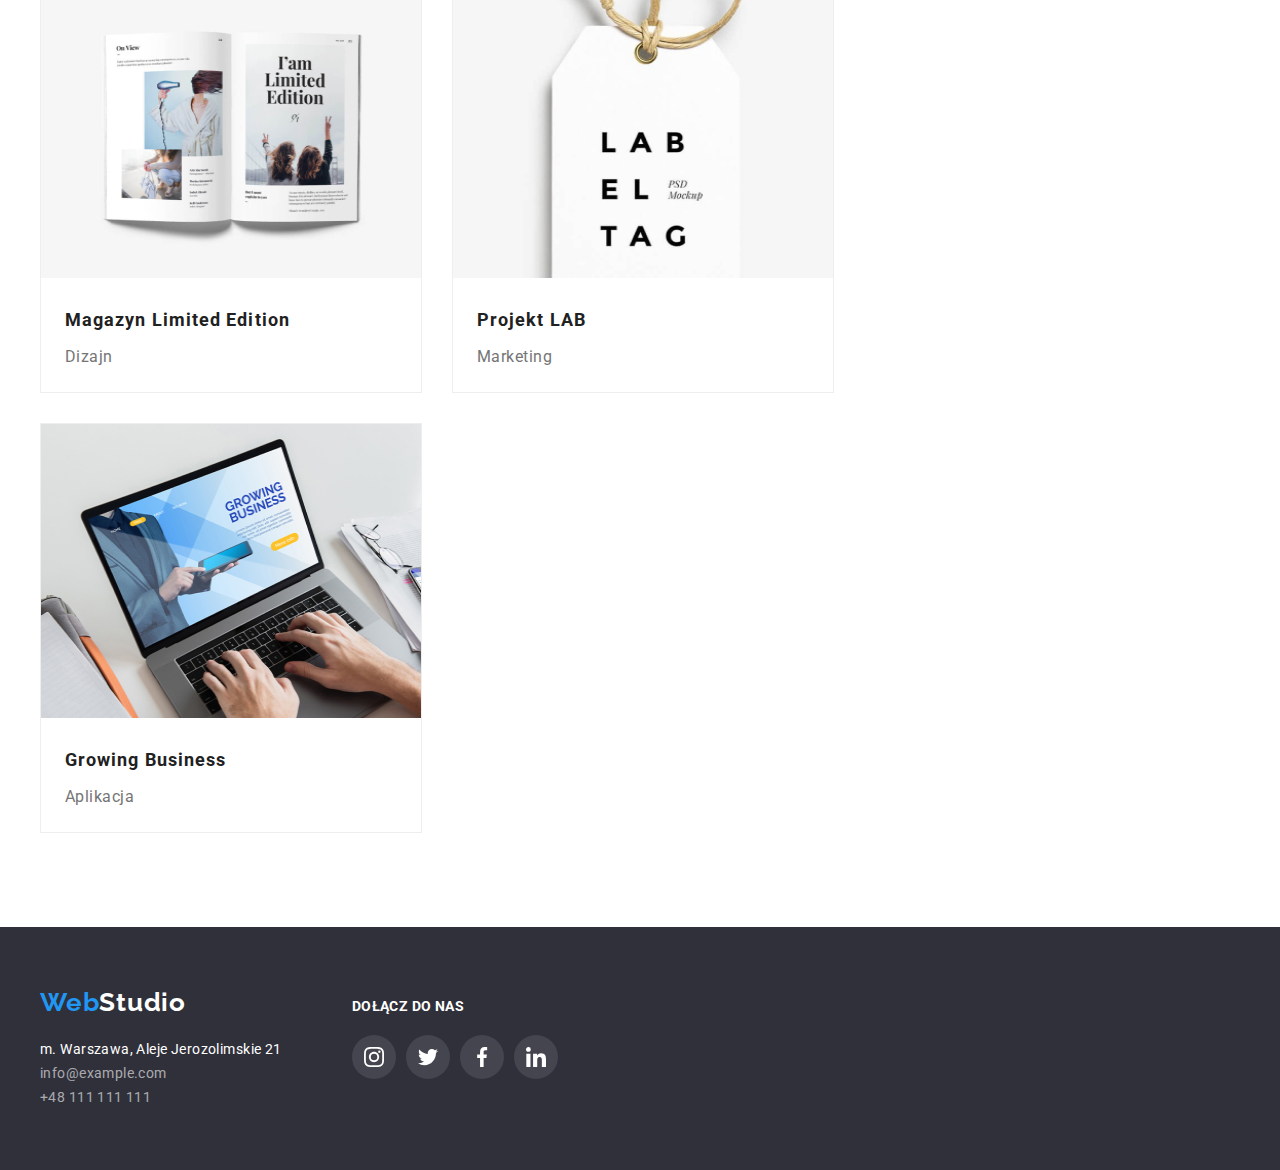
==== commit dcc157cd: "socialmedia icons correction" ====
--- a/portfolio.html
+++ b/portfolio.html
@@ -33,7 +33,7 @@
             <li>
               <a href="./portfolio.html" class="navigation_item">Portfolio</a>
             </li>
-            <li><a href="/Kontakt" class="navigation_item">Kontakt</a></li>
+            <li><a href="#Kontakt" class="navigation_item">Kontakt</a></li>
           </ul>
         </nav>
         <ul class="contact-header">
@@ -161,7 +161,7 @@
         </div>
       </section>
     </main>
-    <footer>
+    <footer id="Kontakt">
       <div class="container flex-footer">
         <div class="container-footer">
           <a href="./index.html" class="logo logo--end"
@@ -188,34 +188,42 @@
         <div class="contact-socialmedia">
           <h4 class="socialmedia-text">DOŁĄCZ DO NAS</h4>
           <div class="footer-socialmedia">
-            <svg
-              class="socialmedia-icon footer-socialmedia-icon"
-              width="44px"
-              height="44px"
-            >
-              <use href="images/icons.svg#icon-instagram-icon"></use>
-            </svg>
-            <svg
-              class="socialmedia-icon footer-socialmedia-icon"
-              width="44px"
-              height="44px"
-            >
-              <use href="images/icons.svg#icon-twitter-icon"></use>
-            </svg>
-            <svg
-              class="socialmedia-icon footer-socialmedia-icon"
-              width="44px"
-              height="44px"
-            >
-              <use href="images/icons.svg#icon-fb-icon"></use>
-            </svg>
-            <svg
-              class="socialmedia-icon footer-socialmedia-icon"
-              width="44px"
-              height="44px"
-            >
-              <use href="images/icons.svg#icon-linkedin-icon"></use>
-            </svg>
+            <div class="socialmedia-icon-wrap footer-socialmedia-icon-wrap">
+              <svg
+                class="socialmedia-icon footer-socialmedia-icon"
+                width="20px"
+                height="20px"
+              >
+                <use href="images/icons.svg#icon-instagram-icon"></use>
+              </svg>
+            </div>
+            <div class="socialmedia-icon-wrap footer-socialmedia-icon-wrap">
+              <svg
+                class="socialmedia-icon footer-socialmedia-icon"
+                width="20px"
+                height="20px"
+              >
+                <use href="images/icons.svg#icon-twitter-icon"></use>
+              </svg>
+            </div>
+            <div class="socialmedia-icon-wrap footer-socialmedia-icon-wrap">
+              <svg
+                class="socialmedia-icon footer-socialmedia-icon"
+                width="20px"
+                height="20px"
+              >
+                <use href="images/icons.svg#icon-fb-icon"></use>
+              </svg>
+            </div>
+            <div class="socialmedia-icon-wrap footer-socialmedia-icon-wrap">
+              <svg
+                class="socialmedia-icon footer-socialmedia-icon"
+                width="20px"
+                height="20px"
+              >
+                <use href="images/icons.svg#icon-linkedin-icon"></use>
+              </svg>
+            </div>
           </div>
         </div>
       </div>
--- a/css/styles.css
+++ b/css/styles.css
@@ -230,9 +230,18 @@
   column-gap: 10px;
 }
 
+.team-socialmedia-icon-wrap {
+  width: 44px;
+  height: 44px;
+  border-radius: 50%;
+  background-color: #fff;
+  display: flex;
+  justify-content: center;
+  align-items: center;
+}
+
 .team-socialmedia-icon {
-  fill: #fff;
-  stroke: #afb1b8;
+  fill: #afb1b8;
 }
 
 .logo-cards {
@@ -374,11 +383,6 @@
   color: var(--footer-item-color);
 }
 
-.footer-socialmedia {
-  display: flex;
-  column-gap: 10px;
-}
-
 .socialmedia-text {
   color: #fff;
   font-family: "Roboto", sans-serif;
@@ -390,9 +394,23 @@
   margin-top: 12px;
 }
 
+.footer-socialmedia {
+  display: flex;
+  column-gap: 10px;
+}
+
+.footer-socialmedia-icon-wrap {
+  width: 44px;
+  height: 44px;
+  border-radius: 50%;
+  display: flex;
+  justify-content: center;
+  align-items: center;
+  background-color: rgba(255, 255, 255, 0.1);
+}
+
 .footer-socialmedia-icon {
-  fill: rgba(255, 255, 255, 0.1);
-  stroke: #fff;
+  fill: #fff;
 }
 
 .contact-header_item:hover .contact-icon,
@@ -409,8 +427,12 @@
   color: var(--action-color);
 }
 
-.socialmedia-icon:hover,
-.socialmedia-icon:focus {
-  fill: var(--action-color);
-  stroke: #fff;
-}
+.socialmedia-icon-wrap:hover,
+.socialmedia-icon-wrap:focus {
+  background-color: var(--action-color);
+}
+
+.socialmedia-icon-wrap:hover .socialmedia-icon,
+.socialmedia-icon-wrap:focus .socialmedia-icon {
+  fill: #fff;
+}
